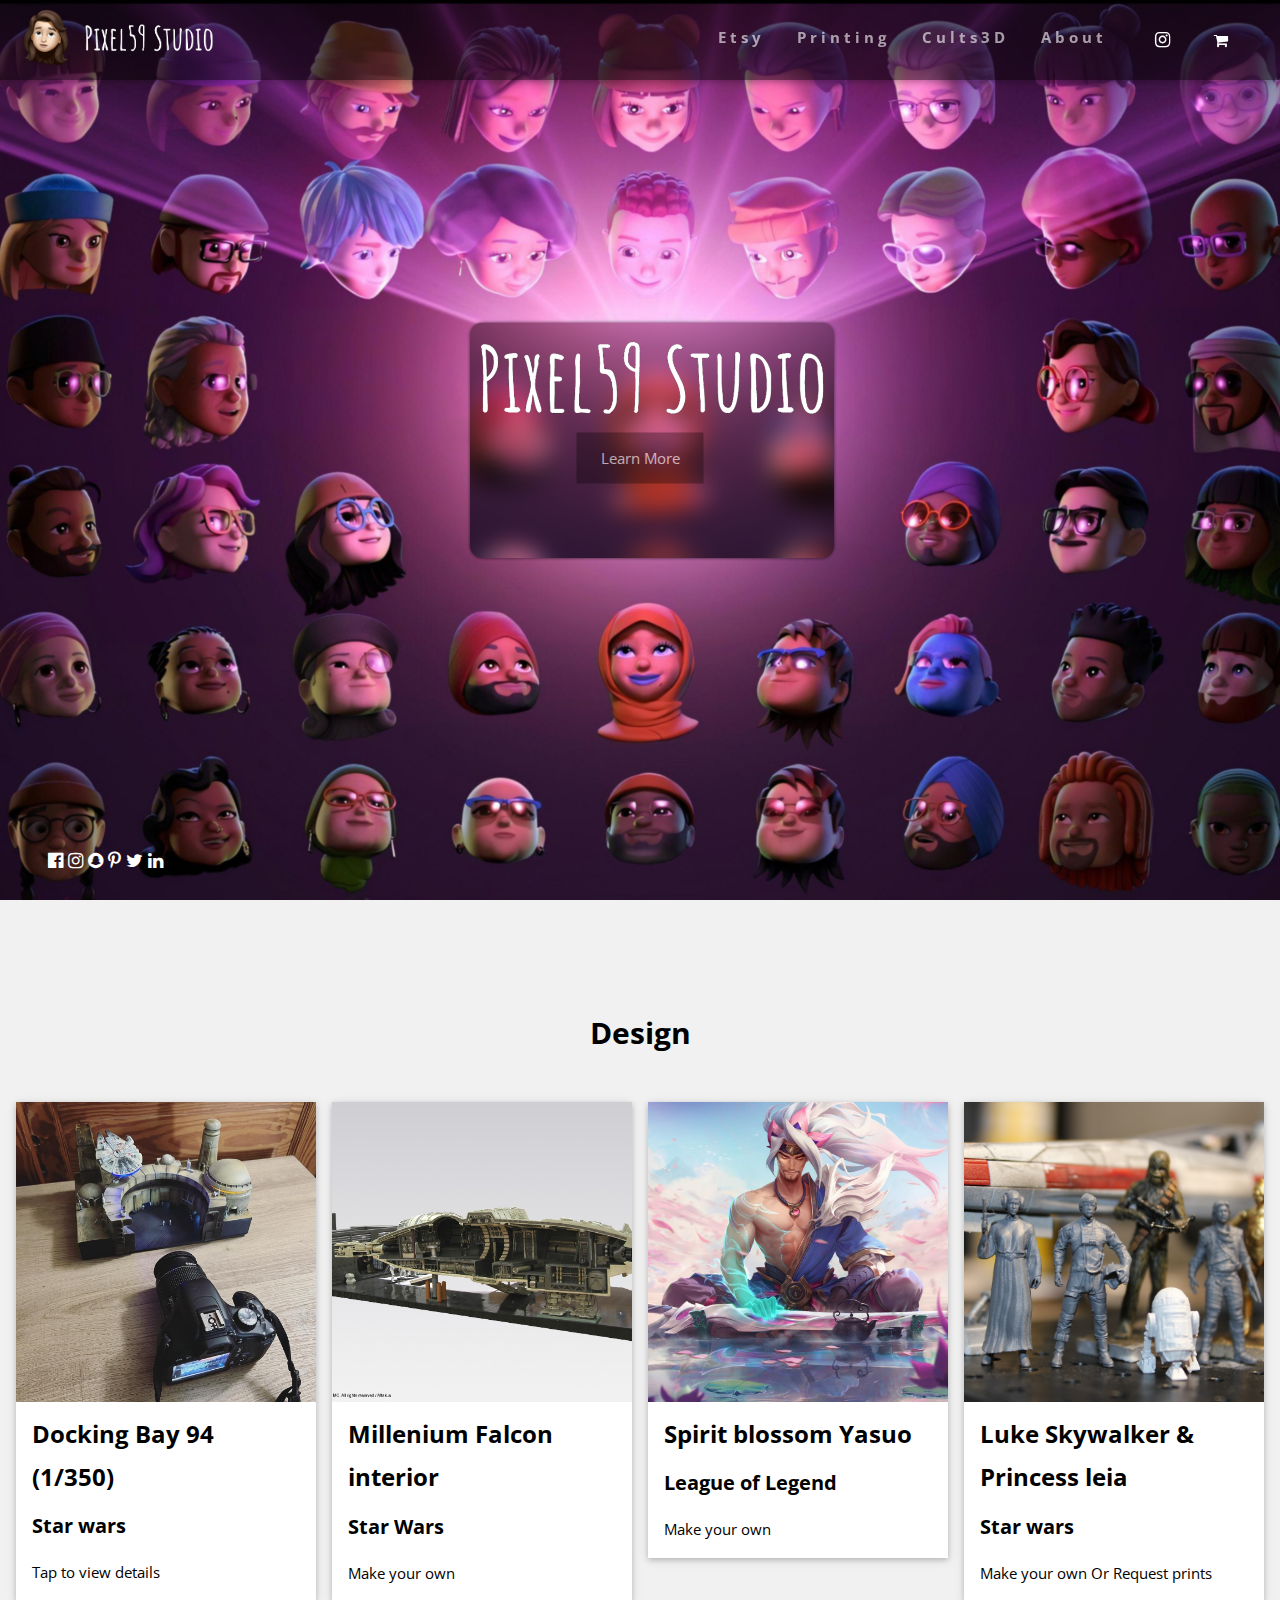
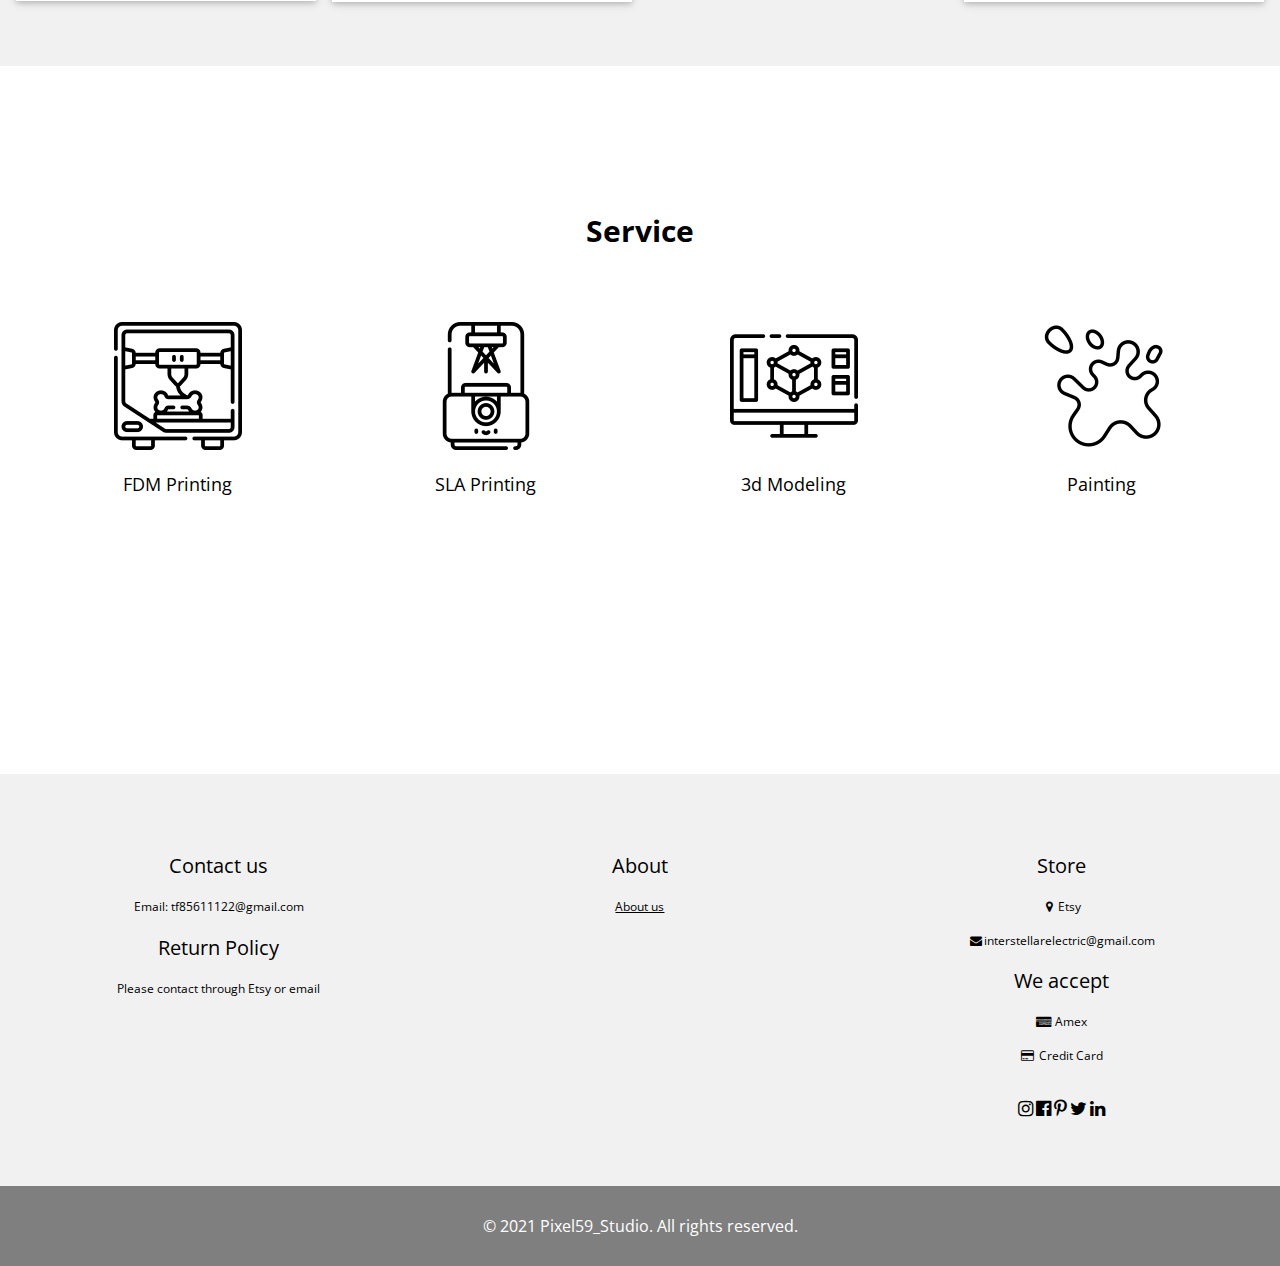
==== index.htm @ 368000f2 "Test" ====
<!DOCTYPE html>
<html>
<meta charset="UTF-8">
<meta name="viewport" content="width=device-width, initial-scale=1">
<link rel="stylesheet" href="Mainpage.css">
<link rel="stylesheet" href="https://cdnjs.cloudflare.com/ajax/libs/font-awesome/4.7.0/css/font-awesome.min.css">
<link href="https://fonts.googleapis.com/css2?family=Open+Sans&display=swap" rel="stylesheet">
<style>
  body, html {
  height: 100%;
  line-height: 1.8;
}

/* Full height image header */
.bgimg-1 {
  background-position: center;
  background-size: cover;
  background-image: url("images/poster/pg.png");
  min-height: 100%;
}
</style>
<head>
  <title>Pixel59_Studio</title>
  <link rel="shortcut icon" type="image/png" href="images/resin.png">
</head>
<body>

<!-- Navbar (sit on top) -->
<div class="w3-top">
  <div class="w3-bar w3-black w3-wide w3-padding w3-card w3-left">
    <img  href="#home"class="w3-image" src="images/LogoME2.PNG"  width="60" height="60" onclick="">
    <a href="../../index.html"><img class="w3-image" src="images/Logo2.png" width="130" height="100"></a>
    <!--<a href="index.html" class="w3-button w3-hide-small"style="font-family:vestibulum font-size:medium"><b>Pixel59_Studio</b></a>-->
    <!-- Float links to the right. Hide them on small screens -->
    <p class="w3-right">
      <a href="https://www.instagram.com/pixel59studio/" target="_blank" class="fa fa-instagram w3-button w3-large "></a>
      <a href="https://www.etsy.com/shop/Pixel59Studio?listing_id=834943410&ref=related#items" target="_blank"  class="fa fa-shopping-cart w3-margin-right w3-button"></a>
    </p>
    <div class="w3-right w3-hide-medium w3-padding w3-hide-small">
      <!--<a href="#projects" class="w3-bar-item w3-button"><b>Projects</b></a> -->
      <a href="https://www.etsy.com/shop/Pixel59Studio?listing_id=834943410&ref=related#items" target="_blank" class="w3-bar-item w3-button w3-opacity"><b>Etsy</b></a>
      <a href="service.html" class="w3-bar-item w3-button w3-opacity"><b>Printing</b></a>
      <a href="https://cults3d.com/en/users/LinksFan/creations" target="_blank" class="w3-bar-item w3-button w3-opacity"><b>Cults3D</b></a>
      <a href="" class="w3-bar-item w3-button w3-opacity"><b>About</b></a>
    </div>
  </div>
</div>

<!-- Header with full-height image -->
<header class="bgimg-1 w3-display-container">
  <!--<div class="w3-display-left w3-text-white" style="padding:48px">
    <span class="w3-jumbo w3-hide-small">Pixel59Studio</span><br>
    <span class="w3-xxlarge w3-hide-large w3-hide-medium">Pixel59Studio</span><br>
    <span class="w3-large w3-hide-small">Learn more about us</span>
  </div> -->
  <div class="w3-display-middle w3-text-white" style="padding:48px">
    <p><a href="#about" class="w3-button w3-black w3-padding-large w3-margin-top w3-opacity w3-hover-opacity-off">Learn More</a></p>
  </div>
  <div class="w3-display-bottomleft w3-text-white w3-large" style="padding:24px 48px">
    <i class="fa fa-facebook-official w3-hover-opacity"></i>
    <i class="fa fa-instagram w3-hover-opacity"></i>
    <i class="fa fa-snapchat w3-hover-opacity"></i>
    <i class="fa fa-pinterest-p w3-hover-opacity"></i>
    <i class="fa fa-twitter w3-hover-opacity"></i>
    <i class="fa fa-linkedin w3-hover-opacity"></i>
  </div>
</header>

<!-- Page content -->
<div class="w3-row-padding w3-padding-64 w3-light-grey" id="work">
  <div class="w3-container w3-padding-32" id="projects">
    <h2 class=" w3-center"><b>Design</b></h2>
  </div>

  <div class="w3-quarter zoom">
  <div class="w3-card w3-white ">
    <a href="projects/tatooine/tatooine.html"><img src="images/projects/tatooine/1.jpg" style="width:100%" "></a>
    <div class="w3-container">
    <h3><b>Docking Bay 94 (1/350)</b></h3>
    <h4><b>Star wars</b></h4>
    <p>Tap to view details</p>
    </div>
    </div>
  </div>
  
  <div class="w3-quarter zoom">
  <div class="w3-card w3-white">
    <img src="images/projects/starwars/milleniumfalcon.jpg" alt="Lights" style="width:100%">
    <div class="w3-container">
    <h3><b>Millenium Falcon interior</b></h3>
    <h4><b>Star Wars</b></h4>
    <p>Make your own</p>
    </div>
    </div>
  </div>

  <div class="w3-quarter zoom">
    <div class="w3-card w3-white">
      <img src="images/projects/yauso/1.jpg" alt="Lights" style="width:100%">
      <div class="w3-container">
      <h3><b>Spirit blossom Yasuo</b></h3>
      <h4><b>League of Legend</b></h4>
      <p>Make your own</p>
      </div>
      </div>
    </div>
  
  <div class="w3-quarter zoom">
  <div class="w3-card w3-white">
    <img src="images/projects/starwars/1.jpg" alt="Mountains" style="width:100%">
    <div class="w3-container">
    <h3><b>Luke Skywalker & Princess leia</b></h3>
    <h4><b>Star wars</b></h4>
    <p>Make your own Or Request prints</p>
    </div>
    </div>
  </div>
  
  </div>

  <!-- About Section -->
  <div class="w3-container" style="padding:128px 16px" id="about">
    <h2 class="w3-center"><b>Service</b></h2>
    <div class="w3-row-padding w3-center" style="margin-top:64px">
      <div class="w3-quarter w3-container zoom">
        <img src="images/3D.png">
        <p class="w3-large">FDM Printing</p>
        <p></p>
      </div>
      <div class="w3-quarter w3-container zoom">
        <img src="images/resin.png">
        <p class="w3-large">SLA Printing</p>
        <p></p>
      </div>
      <div class="w3-quarter w3-container zoom">
        <img src="images/mod.png">
        <p class="w3-large">3d Modeling</p>
        <p></p>
      </div>
      <div class="w3-quarter w3-container zoom">
        <img src="images/paint.png">
        <p class="w3-large">Painting</p>
        <p></p>
      </div>
    </div>
  </div>
<!-- Like Button-->
<div class="w3-row-padding w3-padding-64 w3-container">
  <div class="w3-content">
  </div>
</div>
<!-- End page content -->
</div>

<!-- Footer -->
<footer class="w3-padding-64 w3-light-grey w3-small w3-center " id="footer">
    <div class="w3-row-padding ">
      <div class="w3-col s4" id="contact" >
        <h4>Contact us</h4>
        <p>Email: tf85611122@gmail.com</p>
        <h4>Return Policy</h4>
        <p>Please contact through Etsy or email</p>
      </div>

      <div class="w3-col s4">
        <h4>About</h4>
        <p><a href="aboutus.html">About us</a></p>
      </div>

      <div class="w3-col s4 ">
        <h4>Store</h4>
        <p><i class="fa fa-fw fa-map-marker"></i>Etsy</p>
        <p><i class="fa fa-fw fa-envelope"></i>interstellarelectric@gmail.com</p>
        <h4>We accept</h4>
        <p><i class="fa fa-fw fa-cc-amex"></i> Amex</p>
        <p><i class="fa fa-fw fa-credit-card"></i> Credit Card</p>
        <br>
        <i class="fa fa-instagram w3-hover-opacity w3-large"></i>
        <i class="fa fa-facebook-official w3-hover-opacity w3-large"></i>
        <!--<i class="fa fa-snapchat w3-hover-opacity w3-large"></i>-->
        <i class="fa fa-pinterest-p w3-hover-opacity w3-large"></i>
        <i class="fa fa-twitter w3-hover-opacity w3-large"></i>
        <i class="fa fa-linkedin w3-hover-opacity w3-large"></i>
      </div>
    </div>
  </footer>


<div class="w3-center w3-black w3-padding-16">
          <h6>
              © 2021 Pixel59_Studio. 
              All rights reserved. 
              </h6>      
</div>




<script>
</script>

</body>
</html>
---- Mainpage.css ----
html{box-sizing:border-box}*,*:before,*:after{box-sizing:inherit}
/* Extract from normalize.css by Nicolas Gallagher and Jonathan Neal git.io/normalize */
html{-ms-text-size-adjust:100%;-webkit-text-size-adjust:100%}body{margin:0}
article,aside,details,figcaption,figure,footer,header,main,menu,nav,section{display:block}summary{display:list-item}
audio,canvas,progress,video{display:inline-block}progress{vertical-align:baseline}
audio:not([controls]){display:none;height:0}[hidden],template{display:none}
a{background-color:transparent}a:active,a:hover{outline-width:0}
abbr[title]{border-bottom:none;text-decoration:underline;text-decoration:underline dotted;}
b,strong{font-weight:bolder}dfn{font-style:italic}mark{background:#ff0;color:#000}
small{font-size:80%}sub,sup{font-size:75%;line-height:0;position:relative;vertical-align:baseline}
sub{bottom:-0.25em}sup{top:-0.5em}figure{margin:1em 40px}img{border-style:none}
code,kbd,pre,samp{font-family:monospace,monospace;font-size:1em}hr{box-sizing:content-box;height:0;overflow:visible}
button,input,select,textarea,optgroup{font:inherit;margin:0}optgroup{font-weight:bold}
button,input{overflow:visible}button,select{text-transform:none}
button,[type=button],[type=reset],[type=submit]{-webkit-appearance:button}
button::-moz-focus-inner,[type=button]::-moz-focus-inner,[type=reset]::-moz-focus-inner,[type=submit]::-moz-focus-inner{border-style:none;padding:0}
button:-moz-focusring,[type=button]:-moz-focusring,[type=reset]:-moz-focusring,[type=submit]:-moz-focusring{outline:1px dotted ButtonText}
fieldset{border:1px solid #c0c0c0;margin:0 2px;padding:.35em .625em .75em}
legend{color:inherit;display:table;max-width:100%;padding:0;white-space:normal}textarea{overflow:auto}
[type=checkbox],[type=radio]{padding:0}
[type=number]::-webkit-inner-spin-button,[type=number]::-webkit-outer-spin-button{height:auto}
[type=search]{-webkit-appearance:textfield;outline-offset:-2px}
[type=search]::-webkit-search-decoration{-webkit-appearance:none}
::-webkit-file-upload-button{-webkit-appearance:button;font:inherit}
/* End extract */
html,body{font-family:Verdana,sans-serif;font-size:15px;line-height:1.5}html{overflow-x:hidden}
h1{font-size:36px}h2{font-size:30px}h3{font-size:24px}h4{font-size:20px}h5{font-size:18px}h6{font-size:16px}.w3-serif{font-family:serif}
h1,h2,h3,h4,h5,h6{font-family:"Segoe UI",Arial,sans-serif;font-weight:400;margin:10px 0}.w3-wide{letter-spacing:4px}
hr{border:0;border-top:1px solid #eee;margin:20px 0}
.w3-image{max-width:100%;height:auto}img{vertical-align:middle}a{color:inherit}
.w3-table,.w3-table-all{border-collapse:collapse;border-spacing:0;width:100%;display:table}.w3-table-all{border:1px solid #ccc}
.w3-bordered tr,.w3-table-all tr{border-bottom:1px solid #ddd}.w3-striped tbody tr:nth-child(even){background-color:#f1f1f1}
.w3-table-all tr:nth-child(odd){background-color:#fff}.w3-table-all tr:nth-child(even){background-color:#f1f1f1}
.w3-hoverable tbody tr:hover,.w3-ul.w3-hoverable li:hover{background-color:#ccc}.w3-centered tr th,.w3-centered tr td{text-align:center}
.w3-table td,.w3-table th,.w3-table-all td,.w3-table-all th{padding:8px 8px;display:table-cell;text-align:left;vertical-align:top}
.w3-table th:first-child,.w3-table td:first-child,.w3-table-all th:first-child,.w3-table-all td:first-child{padding-left:16px}
.w3-btn,.w3-button{border:none;display:inline-block;padding:8px 16px;vertical-align:middle;overflow:hidden;text-decoration:none;color:inherit;background-color:inherit;text-align:center;cursor:pointer;white-space:nowrap}
.w3-btn:hover{box-shadow:0 8px 16px 0 rgba(0,0,0,0.2),0 6px 20px 0 rgba(0,0,0,0.19)}
.w3-btn,.w3-button{-webkit-touch-callout:none;-webkit-user-select:none;-khtml-user-select:none;-moz-user-select:none;-ms-user-select:none;user-select:none}   
.w3-disabled,.w3-btn:disabled,.w3-button:disabled{cursor:not-allowed;opacity:0.3}.w3-disabled *,:disabled *{pointer-events:none}
.w3-btn.w3-disabled:hover,.w3-btn:disabled:hover{box-shadow:none}
.w3-badge,.w3-tag{background-color:#000;color:#fff;display:inline-block;padding-left:8px;padding-right:8px;text-align:center}.w3-badge{border-radius:50%}
.w3-ul{list-style-type:none;padding:0;margin:0}.w3-ul li{padding:8px 16px;border-bottom:1px solid #ddd}.w3-ul li:last-child{border-bottom:none}
.w3-tooltip,.w3-display-container{position:relative}.w3-tooltip .w3-text{display:none}.w3-tooltip:hover .w3-text{display:inline-block}
.w3-ripple:active{opacity:0.5}.w3-ripple{transition:opacity 0s}
.w3-input{padding:8px;display:block;border:none;border-bottom:1px solid #ccc;width:100%}
.w3-select{padding:9px 0;width:100%;border:none;border-bottom:1px solid #ccc}
.w3-dropdown-click,.w3-dropdown-hover{position:relative;display:inline-block;cursor:pointer}
.w3-dropdown-hover:hover .w3-dropdown-content{display:block}
.w3-dropdown-hover:first-child,.w3-dropdown-click:hover{background-color:#ccc;color:#000}
.w3-dropdown-hover:hover > .w3-button:first-child,.w3-dropdown-click:hover > .w3-button:first-child{background-color:#ccc;color:#000}
.w3-dropdown-content{cursor:auto;color:#000;background-color:#fff;display:none;position:absolute;min-width:160px;margin:0;padding:0;z-index:1}
.w3-check,.w3-radio{width:24px;height:24px;position:relative;top:6px}
.w3-sidebar{height:100%;width:200px;background-color:#fff;position:fixed!important;z-index:1;overflow:auto}
.w3-bar-block .w3-dropdown-hover,.w3-bar-block .w3-dropdown-click{width:100%}
.w3-bar-block .w3-dropdown-hover .w3-dropdown-content,.w3-bar-block .w3-dropdown-click .w3-dropdown-content{min-width:100%}
.w3-bar-block .w3-dropdown-hover .w3-button,.w3-bar-block .w3-dropdown-click .w3-button{width:100%;text-align:left;padding:8px 16px}
.w3-main,#main{transition:margin-left .4s}
.w3-modal{z-index:3;display:none;padding-top:100px;position:fixed;left:0;top:0;width:100%;height:100%;overflow:auto;background-color:rgb(0,0,0);background-color:rgba(0,0,0,0.4)}
.w3-modal-content{margin:auto;background-color:#fff;position:relative;padding:0;outline:0;width:600px}
.w3-bar{width:100%;overflow:hidden}.w3-center .w3-bar{display:inline-block;width:auto;}
.w3-bar .w3-bar-item{padding:8px 16px;float:left;width:auto;border:none;display:block;outline:0}
.w3-bar .w3-dropdown-hover,.w3-bar .w3-dropdown-click{position:static;float:left}
.w3-bar .w3-button{white-space:normal}
.w3-bar-block .w3-bar-item{width:100%;display:block;padding:8px 16px;text-align:left;border:none;white-space:normal;float:none;outline:0}
.w3-bar-block.w3-center .w3-bar-item{text-align:center}.w3-block{display:block;width:100%}
.w3-responsive{display:block;overflow-x:auto}
.w3-container:after,.w3-container:before,.w3-panel:after,.w3-panel:before,.w3-row:after,.w3-row:before,.w3-row-padding:after,.w3-row-padding:before,
.w3-cell-row:before,.w3-cell-row:after,.w3-clear:after,.w3-clear:before,.w3-bar:before,.w3-bar:after{content:"";display:table;clear:both}
.w3-col,.w3-half,.w3-third,.w3-twothird,.w3-threequarter,.w3-quarter{float:left;width:100%}
.w3-col.s1{width:8.33333%}.w3-col.s2{width:16.66666%}.w3-col.s3{width:24.99999%}.w3-col.s4{width:33.33333%}
.w3-col.s5{width:41.66666%}.w3-col.s6{width:49.99999%}.w3-col.s7{width:58.33333%}.w3-col.s8{width:66.66666%}
.w3-col.s9{width:74.99999%}.w3-col.s10{width:83.33333%}.w3-col.s11{width:91.66666%}.w3-col.s12{width:99.99999%}
@media (min-width:601px){.w3-col.m1{width:8.33333%}.w3-col.m2{width:16.66666%}.w3-col.m3,.w3-quarter{width:24.99999%}.w3-col.m4,.w3-third{width:33.33333%}
.w3-col.m5{width:41.66666%}.w3-col.m6,.w3-half{width:49.99999%}.w3-col.m7{width:58.33333%}.w3-col.m8,.w3-twothird{width:66.66666%}
.w3-col.m9,.w3-threequarter{width:74.99999%}.w3-col.m10{width:83.33333%}.w3-col.m11{width:91.66666%}.w3-col.m12{width:99.99999%}}
@media (min-width:993px){.w3-col.l1{width:8.33333%}.w3-col.l2{width:16.66666%}.w3-col.l3{width:24.99999%}.w3-col.l4{width:33.33333%}
.w3-col.l5{width:41.66666%}.w3-col.l6{width:49.99999%}.w3-col.l7{width:58.33333%}.w3-col.l8{width:66.66666%}
.w3-col.l9{width:74.99999%}.w3-col.l10{width:83.33333%}.w3-col.l11{width:91.66666%}.w3-col.l12{width:99.99999%}}
.w3-rest{overflow:hidden}.w3-stretch{margin-left:-16px;margin-right:-16px}
.w3-content,.w3-auto{margin-left:auto;margin-right:auto}.w3-content{max-width:980px}.w3-auto{max-width:1140px}
.w3-cell-row{display:table;width:100%}.w3-cell{display:table-cell}
.w3-cell-top{vertical-align:top}.w3-cell-middle{vertical-align:middle}.w3-cell-bottom{vertical-align:bottom}
.w3-hide{display:none!important}.w3-show-block,.w3-show{display:block!important}.w3-show-inline-block{display:inline-block!important}
@media (max-width:1205px){.w3-auto{max-width:95%}}
@media (max-width:600px){.w3-modal-content{margin:0 10px;width:auto!important}.w3-modal{padding-top:30px}
.w3-dropdown-hover.w3-mobile .w3-dropdown-content,.w3-dropdown-click.w3-mobile .w3-dropdown-content{position:relative}	
.w3-hide-small{display:none!important}.w3-mobile{display:block;width:100%!important}.w3-bar-item.w3-mobile,.w3-dropdown-hover.w3-mobile,.w3-dropdown-click.w3-mobile{text-align:center}
.w3-dropdown-hover.w3-mobile,.w3-dropdown-hover.w3-mobile .w3-btn,.w3-dropdown-hover.w3-mobile .w3-button,.w3-dropdown-click.w3-mobile,.w3-dropdown-click.w3-mobile .w3-btn,.w3-dropdown-click.w3-mobile .w3-button{width:100%}}
@media (max-width:768px){.w3-modal-content{width:500px}.w3-modal{padding-top:50px}}
@media (min-width:993px){.w3-modal-content{width:900px}.w3-hide-large{display:none!important}.w3-sidebar.w3-collapse{display:block!important}}
@media (max-width:992px) and (min-width:601px){.w3-hide-medium{display:none!important}}
@media (max-width:992px){.w3-sidebar.w3-collapse{display:none}.w3-main{margin-left:0!important;margin-right:0!important}.w3-auto{max-width:100%}}
.w3-top,.w3-bottom{position:fixed;width:100%;z-index:1}.w3-top{top:0}.w3-bottom{bottom:0}
.w3-overlay{position:fixed;display:none;width:100%;height:100%;top:0;left:0;right:0;bottom:0;background-color:rgba(0,0,0,0.5);z-index:2}
.w3-display-topleft{position:absolute;left:0;top:0}.w3-display-topright{position:absolute;right:0;top:0}
.w3-display-bottomleft{position:absolute;left:0;bottom:0}.w3-display-bottomright{position:absolute;right:0;bottom:0}
.w3-display-middle{position:absolute;top:50%;left:50%;transform:translate(-50%,-50%);-ms-transform:translate(-50%,-50%)}
.w3-display-left{position:absolute;top:50%;left:0%;transform:translate(0%,-50%);-ms-transform:translate(-0%,-50%)}
.w3-display-right{position:absolute;top:50%;right:0%;transform:translate(0%,-50%);-ms-transform:translate(0%,-50%)}
.w3-display-topmiddle{position:absolute;left:50%;top:0;transform:translate(-50%,0%);-ms-transform:translate(-50%,0%)}
.w3-display-bottommiddle{position:absolute;left:50%;bottom:0;transform:translate(-50%,0%);-ms-transform:translate(-50%,0%)}
.w3-display-container:hover .w3-display-hover{display:block}.w3-display-container:hover span.w3-display-hover{display:inline-block}.w3-display-hover{display:none}
.w3-display-position{position:absolute}
.w3-circle{border-radius:50%}
.w3-round-small{border-radius:2px}.w3-round,.w3-round-medium{border-radius:4px}.w3-round-large{border-radius:8px}.w3-round-xlarge{border-radius:16px}.w3-round-xxlarge{border-radius:32px}
.w3-row-padding,.w3-row-padding>.w3-half,.w3-row-padding>.w3-third,.w3-row-padding>.w3-twothird,.w3-row-padding>.w3-threequarter,.w3-row-padding>.w3-quarter,.w3-row-padding>.w3-col{padding:0 8px}
.w3-container,.w3-panel{padding:0.01em 16px}.w3-panel{margin-top:16px;margin-bottom:16px}
.w3-code,.w3-codespan{font-family:Consolas,"courier new";font-size:16px}
.w3-code{width:auto;background-color:#fff;padding:8px 12px;border-left:4px solid #4CAF50;word-wrap:break-word}
.w3-codespan{color:crimson;background-color:#f1f1f1;padding-left:4px;padding-right:4px;font-size:110%}
.w3-card,.w3-card-2{box-shadow:0 2px 5px 0 rgba(0,0,0,0.16),0 2px 10px 0 rgba(0,0,0,0.12)}
.w3-card-4,.w3-hover-shadow:hover{box-shadow:0 4px 10px 0 rgba(0,0,0,0.2),0 4px 20px 0 rgba(0,0,0,0.19)}
.w3-spin{animation:w3-spin 2s infinite linear}@keyframes w3-spin{0%{transform:rotate(0deg)}100%{transform:rotate(359deg)}}
.w3-animate-fading{animation:fading 10s infinite}@keyframes fading{0%{opacity:0}50%{opacity:1}100%{opacity:0}}
.w3-animate-opacity{animation:opac 0.8s}@keyframes opac{from{opacity:0} to{opacity:1}}
.w3-animate-top{position:relative;animation:animatetop 0.4s}@keyframes animatetop{from{top:-300px;opacity:0} to{top:0;opacity:1}}
.w3-animate-left{position:relative;animation:animateleft 0.4s}@keyframes animateleft{from{left:-300px;opacity:0} to{left:0;opacity:1}}
.w3-animate-right{position:relative;animation:animateright 0.4s}@keyframes animateright{from{right:-300px;opacity:0} to{right:0;opacity:1}}
.w3-animate-bottom{position:relative;animation:animatebottom 0.4s}@keyframes animatebottom{from{bottom:-300px;opacity:0} to{bottom:0;opacity:1}}
.w3-animate-zoom {animation:animatezoom 0.6s}@keyframes animatezoom{from{transform:scale(0)} to{transform:scale(1)}}
.w3-animate-input{transition:width 0.4s ease-in-out}.w3-animate-input:focus{width:100%!important}
.w3-opacity,.w3-hover-opacity:hover{opacity:0.60}.w3-opacity-off,.w3-hover-opacity-off:hover{background-color:rgba(0,0,0,0.5)}
.w3-opacity-max{opacity:0.25}.w3-opacity-min{opacity:0.75}
.w3-greyscale-max,.w3-grayscale-max,.w3-hover-greyscale:hover,.w3-hover-grayscale:hover{filter:grayscale(100%)}
.w3-greyscale,.w3-grayscale{filter:grayscale(75%)}.w3-greyscale-min,.w3-grayscale-min{filter:grayscale(50%)}
.w3-sepia{filter:sepia(75%)}.w3-sepia-max,.w3-hover-sepia:hover{filter:sepia(100%)}.w3-sepia-min{filter:sepia(50%)}
.w3-tiny{font-size:10px!important}.w3-small{font-size:12px!important}.w3-medium{font-size:15px!important}.w3-large{font-size:18px!important}
.w3-xlarge{font-size:24px!important}.w3-xxlarge{font-size:36px!important}.w3-xxxlarge{font-size:48px!important}.w3-jumbo{font-size:64px!important}
.w3-left-align{text-align:left!important}.w3-right-align{text-align:right!important}.w3-justify{text-align:justify!important}.w3-center{text-align:center!important}
.w3-border-0{border:0!important}.w3-border{border:1px solid #ccc!important}
.w3-border-top{border-top:1px solid #ccc!important}.w3-border-bottom{border-bottom:1px solid #ccc!important}
.w3-border-left{border-left:1px solid #ccc!important}.w3-border-right{border-right:1px solid #ccc!important}
.w3-topbar{border-top:6px solid #ccc!important}.w3-bottombar{border-bottom:6px solid #ccc!important}
.w3-leftbar{border-left:6px solid #ccc!important}.w3-rightbar{border-right:6px solid #ccc!important}
.w3-section,.w3-code{margin-top:16px!important;margin-bottom:16px!important}
.w3-margin{margin:16px!important}.w3-margin-top{margin-top:16px!important}.w3-margin-bottom{margin-bottom:16px!important}
.w3-margin-left{margin-left:16px!important}.w3-margin-right{margin-right:16px!important}
.w3-padding-small{padding:4px 8px!important}.w3-padding{padding:8px 16px!important}.w3-padding-large{padding:12px 24px!important}
.w3-padding-16{padding-top:16px!important;padding-bottom:16px!important}.w3-padding-24{padding-top:24px!important;padding-bottom:24px!important}
.w3-padding-32{padding-top:32px!important;padding-bottom:32px!important}.w3-padding-48{padding-top:48px!important;padding-bottom:48px!important}
.w3-padding-64{padding-top:64px!important;padding-bottom:64px!important}
.w3-left{float:left!important}.w3-right{float:right!important}
.w3-button:hover{color:#000!important;background-color:#ccc!important}
.w3-transparent,.w3-hover-none:hover{background-color:transparent!important}
.w3-hover-none:hover{box-shadow:none!important}
/* Colors */
.w3-amber,.w3-hover-amber:hover{color:#000!important;background-color:#ffc107!important}
.w3-aqua,.w3-hover-aqua:hover{color:#000!important;background-color:#00ffff!important}
.w3-blue,.w3-hover-blue:hover{color:#fff!important;background-color:#2196F3!important}
.w3-light-blue,.w3-hover-light-blue:hover{color:#000!important;background-color:#87CEEB!important}
.w3-brown,.w3-hover-brown:hover{color:#fff!important;background-color:#795548!important}
.w3-cyan,.w3-hover-cyan:hover{color:#000!important;background-color:#00bcd4!important}
.w3-blue-grey,.w3-hover-blue-grey:hover,.w3-blue-gray,.w3-hover-blue-gray:hover{color:#fff!important;background-color:#607d8b!important}
.w3-green,.w3-hover-green:hover{color:#fff!important;background-color:#4CAF50!important}
.w3-light-green,.w3-hover-light-green:hover{color:#000!important;background-color:#8bc34a!important}
.w3-indigo,.w3-hover-indigo:hover{color:#fff!important;background-color:#3f51b5!important}
.w3-khaki,.w3-hover-khaki:hover{color:#000!important;background-color:#f0e68c!important}
.w3-lime,.w3-hover-lime:hover{color:#000!important;background-color:#cddc39!important}
.w3-orange,.w3-hover-orange:hover{color:#000!important;background-color:#ff9800!important}
.w3-deep-orange,.w3-hover-deep-orange:hover{color:#fff!important;background-color:#ff5722!important}
.w3-pink,.w3-hover-pink:hover{color:#fff!important;background-color:#e91e63!important}
.w3-purple,.w3-hover-purple:hover{color:#fff!important;background-color:#9c27b0!important}
.w3-deep-purple,.w3-hover-deep-purple:hover{color:#fff!important;background-color:#673ab7!important}
.w3-red,.w3-hover-red:hover{color:#fff!important;background-color:#f44336!important}
.w3-sand,.w3-hover-sand:hover{color:#000!important;background-color:#fdf5e6!important}
.w3-teal,.w3-hover-teal:hover{color:#fff!important;background-color:#009688!important}
.w3-yellow,.w3-hover-yellow:hover{color:#000!important;background-color:#ffeb3b!important}
.w3-white,.w3-hover-white:hover{color:#000!important;background-color:#fff!important}
.w3-black,.w3-hover-black:hover{color:#fff!important;background-color:rgba(0,0,0,.5)!important;}
.w3-grey,.w3-hover-grey:hover,.w3-gray,.w3-hover-gray:hover{color:#000!important;background-color:#9e9e9e!important}
.w3-light-grey,.w3-hover-light-grey:hover,.w3-light-gray,.w3-hover-light-gray:hover{color:#000!important;background-color:#f1f1f1!important}
.w3-dark-grey,.w3-hover-dark-grey:hover,.w3-dark-gray,.w3-hover-dark-gray:hover{color:#fff!important;background-color:#616161!important}
.w3-pale-red,.w3-hover-pale-red:hover{color:#000!important;background-color:#ffdddd!important}
.w3-pale-green,.w3-hover-pale-green:hover{color:#000!important;background-color:#ddffdd!important}
.w3-pale-yellow,.w3-hover-pale-yellow:hover{color:#000!important;background-color:#ffffcc!important}
.w3-pale-blue,.w3-hover-pale-blue:hover{color:#000!important;background-color:#ddffff!important}
.w3-text-amber,.w3-hover-text-amber:hover{color:#ffc107!important}
.w3-text-aqua,.w3-hover-text-aqua:hover{color:#00ffff!important}
.w3-text-blue,.w3-hover-text-blue:hover{color:#2196F3!important}
.w3-text-light-blue,.w3-hover-text-light-blue:hover{color:#87CEEB!important}
.w3-text-brown,.w3-hover-text-brown:hover{color:#795548!important}
.w3-text-cyan,.w3-hover-text-cyan:hover{color:#00bcd4!important}
.w3-text-blue-grey,.w3-hover-text-blue-grey:hover,.w3-text-blue-gray,.w3-hover-text-blue-gray:hover{color:#607d8b!important}
.w3-text-green,.w3-hover-text-green:hover{color:#4CAF50!important}
.w3-text-light-green,.w3-hover-text-light-green:hover{color:#8bc34a!important}
.w3-text-indigo,.w3-hover-text-indigo:hover{color:#3f51b5!important}
.w3-text-khaki,.w3-hover-text-khaki:hover{color:#b4aa50!important}
.w3-text-lime,.w3-hover-text-lime:hover{color:#cddc39!important}
.w3-text-orange,.w3-hover-text-orange:hover{color:#ff9800!important}
.w3-text-deep-orange,.w3-hover-text-deep-orange:hover{color:#ff5722!important}
.w3-text-pink,.w3-hover-text-pink:hover{color:#e91e63!important}
.w3-text-purple,.w3-hover-text-purple:hover{color:#9c27b0!important}
.w3-text-deep-purple,.w3-hover-text-deep-purple:hover{color:#673ab7!important}
.w3-text-red,.w3-hover-text-red:hover{color:#f44336!important}
.w3-text-sand,.w3-hover-text-sand:hover{color:#fdf5e6!important}
.w3-text-teal,.w3-hover-text-teal:hover{color:#009688!important}
.w3-text-yellow,.w3-hover-text-yellow:hover{color:#d2be0e!important}
.w3-text-white,.w3-hover-text-white:hover{color:#fff!important}
.w3-text-black,.w3-hover-text-black:hover{color:#000!important}
.w3-text-grey,.w3-hover-text-grey:hover,.w3-text-gray,.w3-hover-text-gray:hover{color:#757575!important}
.w3-text-light-grey,.w3-hover-text-light-grey:hover,.w3-text-light-gray,.w3-hover-text-light-gray:hover{color:#f1f1f1!important}
.w3-text-dark-grey,.w3-hover-text-dark-grey:hover,.w3-text-dark-gray,.w3-hover-text-dark-gray:hover{color:#3a3a3a!important}
.w3-border-amber,.w3-hover-border-amber:hover{border-color:#ffc107!important}
.w3-border-aqua,.w3-hover-border-aqua:hover{border-color:#00ffff!important}
.w3-border-blue,.w3-hover-border-blue:hover{border-color:#2196F3!important}
.w3-border-light-blue,.w3-hover-border-light-blue:hover{border-color:#87CEEB!important}
.w3-border-brown,.w3-hover-border-brown:hover{border-color:#795548!important}
.w3-border-cyan,.w3-hover-border-cyan:hover{border-color:#00bcd4!important}
.w3-border-blue-grey,.w3-hover-border-blue-grey:hover,.w3-border-blue-gray,.w3-hover-border-blue-gray:hover{border-color:#607d8b!important}
.w3-border-green,.w3-hover-border-green:hover{border-color:#4CAF50!important}
.w3-border-light-green,.w3-hover-border-light-green:hover{border-color:#8bc34a!important}
.w3-border-indigo,.w3-hover-border-indigo:hover{border-color:#3f51b5!important}
.w3-border-khaki,.w3-hover-border-khaki:hover{border-color:#f0e68c!important}
.w3-border-lime,.w3-hover-border-lime:hover{border-color:#cddc39!important}
.w3-border-orange,.w3-hover-border-orange:hover{border-color:#ff9800!important}
.w3-border-deep-orange,.w3-hover-border-deep-orange:hover{border-color:#ff5722!important}
.w3-border-pink,.w3-hover-border-pink:hover{border-color:#e91e63!important}
.w3-border-purple,.w3-hover-border-purple:hover{border-color:#9c27b0!important}
.w3-border-deep-purple,.w3-hover-border-deep-purple:hover{border-color:#673ab7!important}
.w3-border-red,.w3-hover-border-red:hover{border-color:#f44336!important}
.w3-border-sand,.w3-hover-border-sand:hover{border-color:#fdf5e6!important}
.w3-border-teal,.w3-hover-border-teal:hover{border-color:#009688!important}
.w3-border-yellow,.w3-hover-border-yellow:hover{border-color:#ffeb3b!important}
.w3-border-white,.w3-hover-border-white:hover{border-color:#fff!important}
.w3-border-black,.w3-hover-border-black:hover{border-color:#000!important}
.w3-border-grey,.w3-hover-border-grey:hover,.w3-border-gray,.w3-hover-border-gray:hover{border-color:#9e9e9e!important}
.w3-border-light-grey,.w3-hover-border-light-grey:hover,.w3-border-light-gray,.w3-hover-border-light-gray:hover{border-color:#f1f1f1!important}
.w3-border-dark-grey,.w3-hover-border-dark-grey:hover,.w3-border-dark-gray,.w3-hover-border-dark-gray:hover{border-color:#616161!important}
.w3-border-pale-red,.w3-hover-border-pale-red:hover{border-color:#ffe7e7!important}.w3-border-pale-green,.w3-hover-border-pale-green:hover{border-color:#e7ffe7!important}
.w3-border-pale-yellow,.w3-hover-border-pale-yellow:hover{border-color:#ffffcc!important}.w3-border-pale-blue,.w3-hover-border-pale-blue:hover{border-color:#e7ffff!important}
.w3-line{text-decoration:line-through}
.w3-button-left{border:none;display:inline-block;padding:8px 16px;vertical-align:middle;overflow:hidden;text-decoration:none;color:inherit;background-color:inherit;text-align:left;cursor:pointer;white-space:nowrap}
.w3-text-align{text-align:left}
.w3-blocktext{
  margin-left: auto;
  margin-right: auto;
  width: 500px }

* {box-sizing: border-box}
body {font-family: Verdana, sans-serif; margin:0}
.mySlides {display: none}
img {vertical-align: middle;}

/* Slideshow container */
.slideshow-container {
  max-width: 1500px;
  position: relative;
  margin: auto;
}

/* Next & previous buttons */
.prev, .next {
  cursor: pointer;
  position: absolute;
  top: 50%;
  width: auto;
  padding: 16px;
  margin-top: -22px;
  color: white;
  font-weight: bold;
  font-size: 18px;
  transition: 0.6s ease;
  border-radius: 0 3px 3px 0;
  user-select: none;
}

/* Position the "next button" to the right */
.next {
  right: 0;
  border-radius: 3px 0 0 3px;
}

/* On hover, add a black background color with a little bit see-through */
.prev:hover, .next:hover {
  background-color: rgba(0,0,0,0.8);
}

/* Caption text */
.text {
  color: #f2f2f2;
  font-size: 15px;
  padding: 8px 12px;
  position: absolute;
  bottom: 8px;
  width: 100%;
  text-align: center;
}

/* Number text (1/3 etc) */
.numbertext {
  color: #f2f2f2;
  font-size: 12px;
  padding: 8px 12px;
  position: absolute;
  top: 0;
}

/* The dots/bullets/indicators */
.dot {
  cursor: pointer;
  height: 15px;
  width: 15px;
  margin: 0 2px;
  background-color: #bbb;
  border-radius: 50%;
  display: inline-block;
  transition: background-color 0.6s ease;
}

.active, .dot:hover {
  background-color: #717171;
}

/* Fading animation */
.fade {
  -webkit-animation-name: fade;
  -webkit-animation-duration: 1.5s;
  animation-name: fade;
  animation-duration: 1.5s;
}

@-webkit-keyframes fade {
  from {opacity: .4} 
  to {opacity: 1}
}

@keyframes fade {
  from {opacity: .4} 
  to {opacity: 1}
}

/* On smaller screens, decrease text size */
@media only screen and (max-width: 300px) {
  .prev, .next,.text {font-size: 11px}
}

/*Drop down Menu*/
.navbar {
  overflow: hidden;
  background-color: white;
}

.navbar a {
  float: left;
  font-size: 16px;
  color: white;
  text-align: center;
  padding: 14px 16px;
  text-decoration: none;
}

.dropdown {
  float: right;
  overflow: hidden;
}

.dropdown .dropbtn {
  font-size: 16px;  
  border: none;
  outline: none;
  color: black;
  padding: 14px 16px;
  background-color: inherit;
  font-family: inherit;
  margin: -10px;
}

.navbar a:hover, .dropdown:hover .dropbtn {
  background-color:rgba(0,0,0,0.19);
}

.dropdown-content {
  display: none;
  position: absolute;
  background-color: #f9f9f9;
  min-width: 160px;
  box-shadow: 0px 8px 16px 0px rgba(0,0,0,0.2);
  z-index: 1;
  right:0;
}

.dropdown-content a {
  float: none;
  color: black;
  padding: 12px 16px;
  text-decoration: none;
  display: block;
  text-align: left;
}

.dropdown-content a:hover {
  background-color: #ddd;
}

.dropdown:hover .dropdown-content {
  display: block;
}

/*side Navbar*/

.sidenav {
  height: 100%;
  width: 0;
  position: fixed;
  z-index: 1;
  top: 0;
  left: 0;
  background-color:white;
  overflow-x: hidden;
  transition: 0.5s;
  padding-top: 60px;
}

.sidenav a {
  padding: 8px 8px 8px 32px;
  text-decoration: none;
  font-size: 25px;
  color: black;
  display: block;
  transition: 0.3s;
}

.sidenav a:hover {
  color: #f1f1f1;
}

.sidenav .closebtn {
  position: absolute;
  top: 0;
  right: 25px;
  font-size: 36px;
  margin-left: 50px;
}

.zoom {
  transition: transform .2s; /* Animation */
  margin: 0 auto;
}

.zoom:hover {
  transform: scale(1.1); /* (150% zoom - Note: if the zoom is too large, it will go outside of the viewport) */
}


body,h1,h2,h3,h4,h5,h6 {font-family: "Open Sans", sans-serif}
  
body, html {
  height: 100%;
  line-height: 1.8;
}
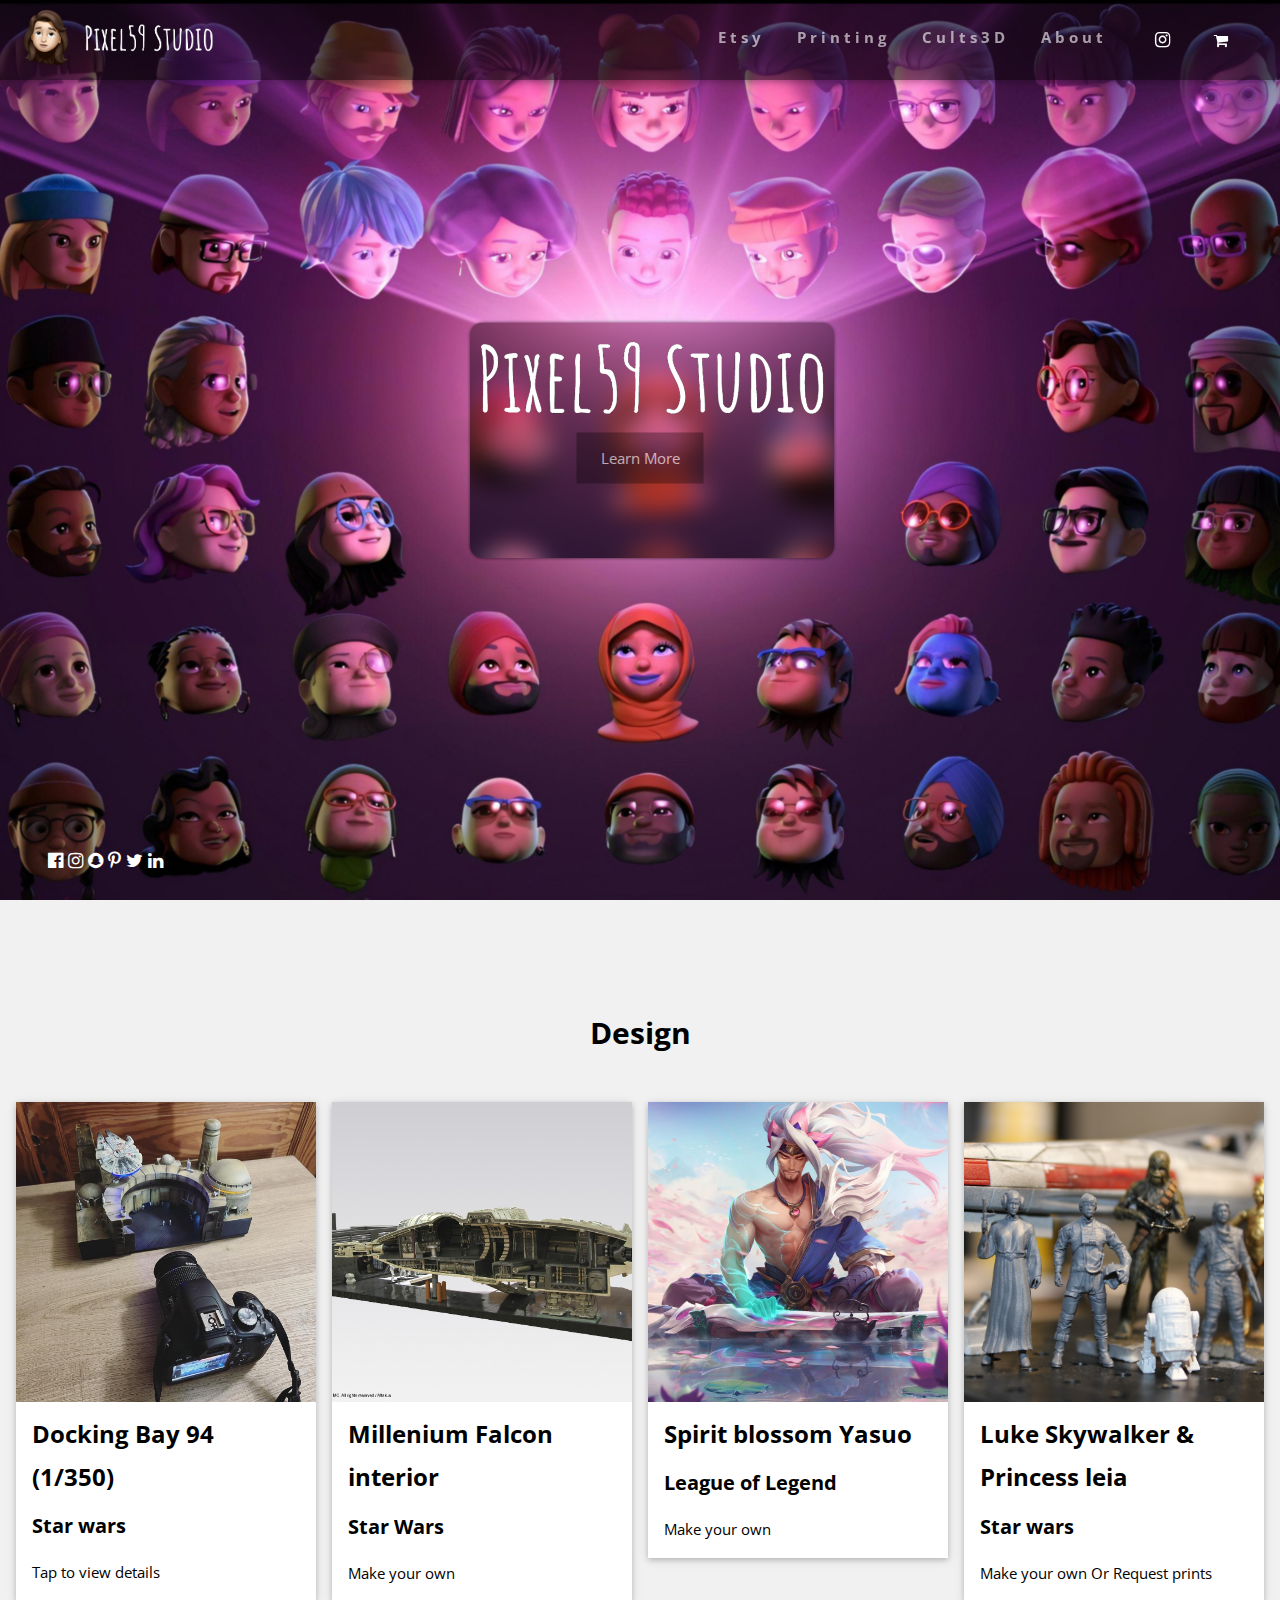
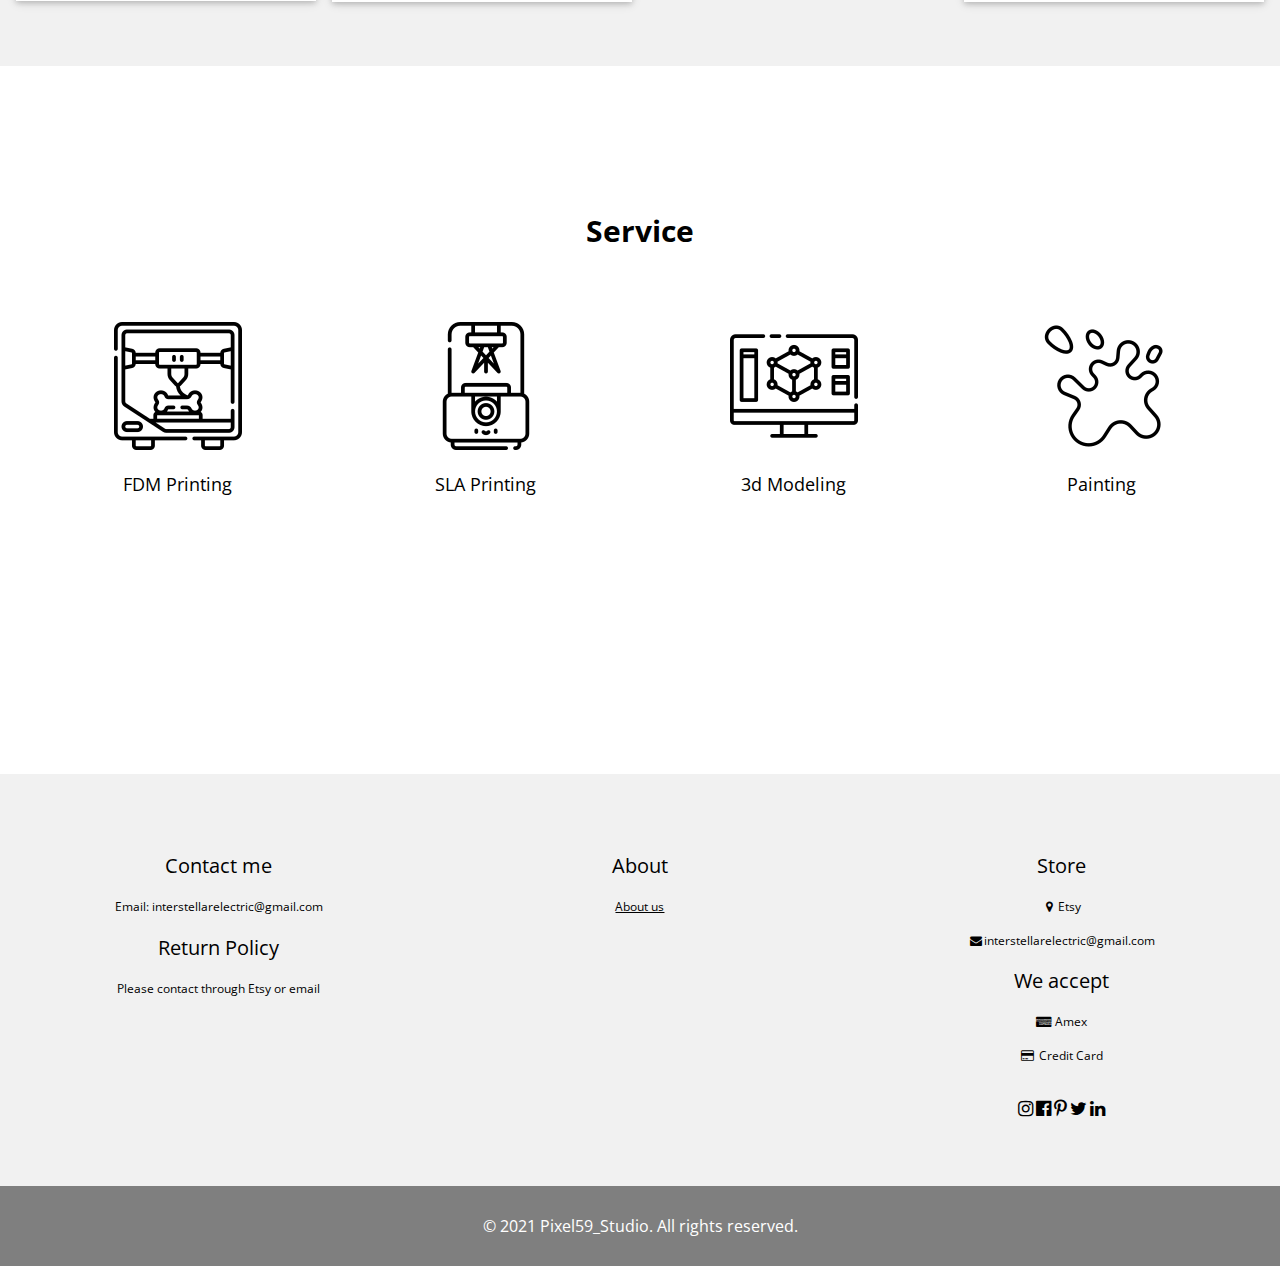
==== commit 2e7cbb7e: "Update index.htm" ====
--- a/index.htm
+++ b/index.htm
@@ -156,8 +156,8 @@
 <footer class="w3-padding-64 w3-light-grey w3-small w3-center " id="footer">
     <div class="w3-row-padding ">
       <div class="w3-col s4" id="contact" >
-        <h4>Contact us</h4>
-        <p>Email: tf85611122@gmail.com</p>
+        <h4>Contact me</h4>
+        <p>Email: interstellarelectric@gmail.com</p>
         <h4>Return Policy</h4>
         <p>Please contact through Etsy or email</p>
       </div>
